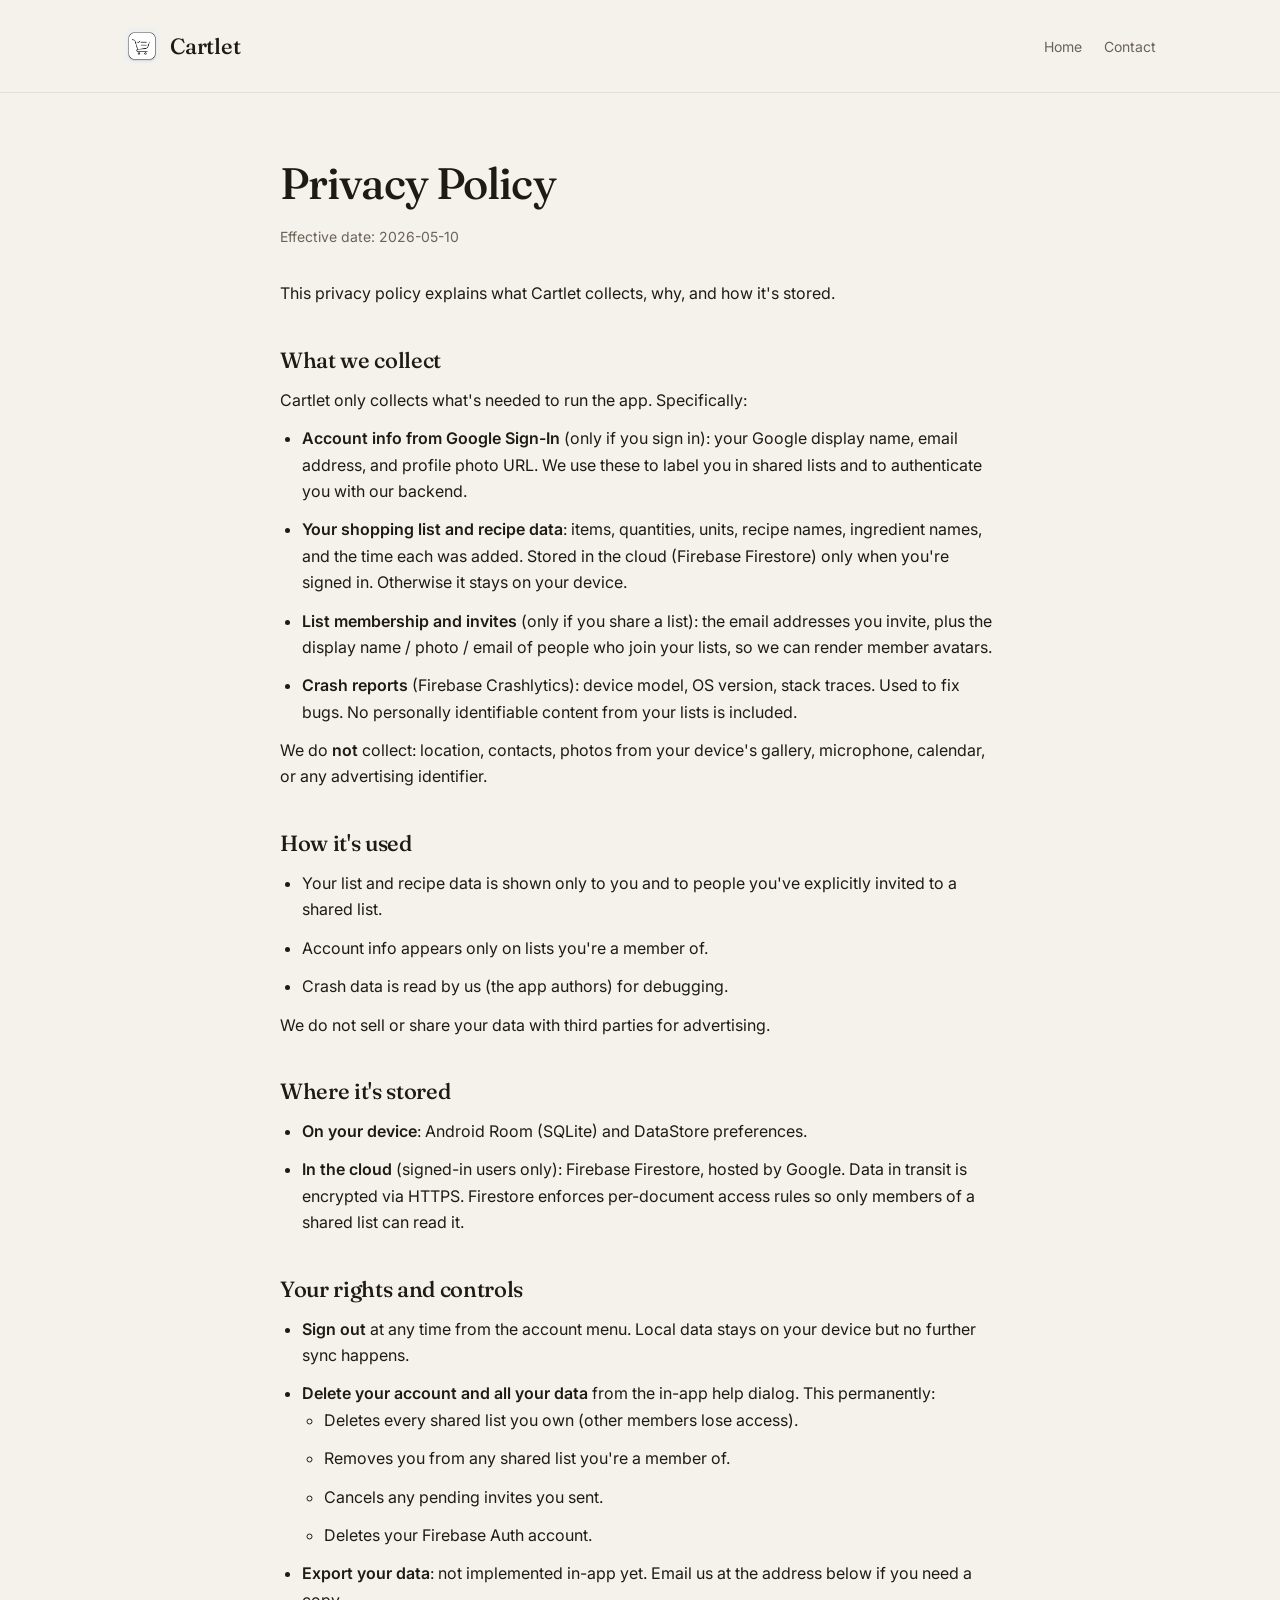
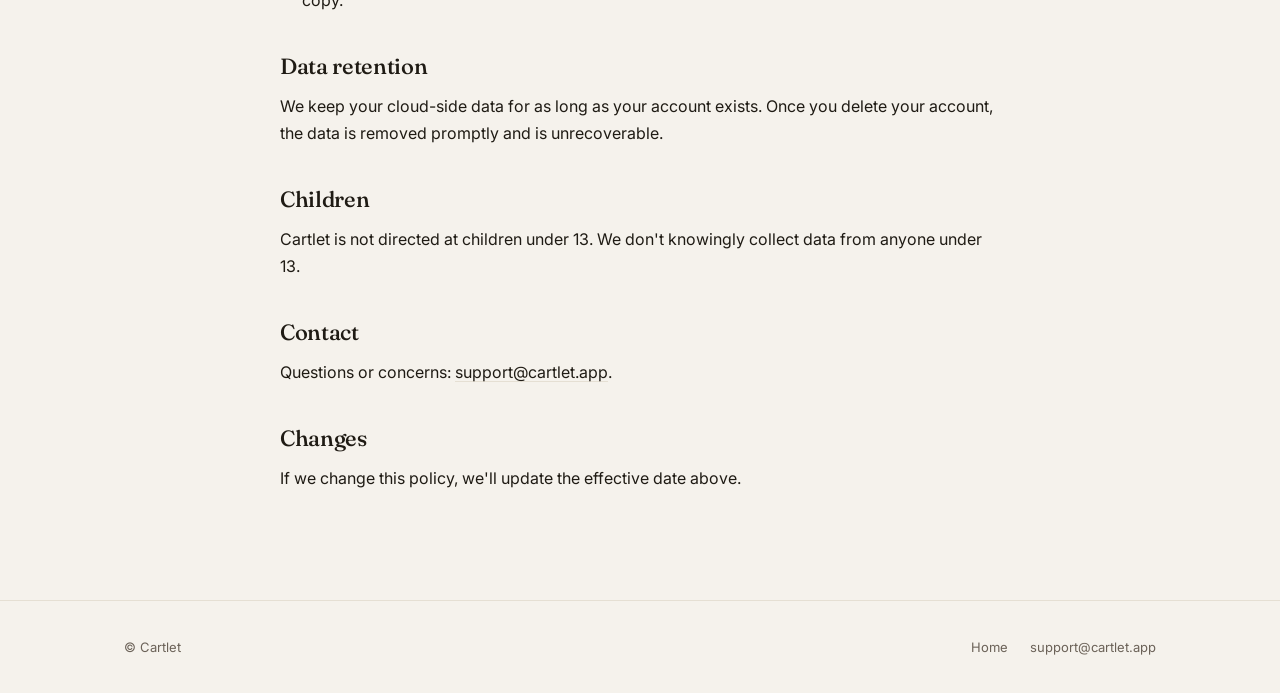
==== privacy/index.html @ a361eec6 "Initial commit: cartlet.app marketing site + privacy page Static HTML/CSS, no build step. Matches th" ====
<!doctype html>
<html lang="en">
<head>
  <meta charset="utf-8" />
  <meta name="viewport" content="width=device-width, initial-scale=1" />
  <title>Privacy — Cartlet</title>
  <meta name="description" content="What Cartlet collects, why, and how it's stored." />
  <link rel="icon" href="/icon.png" />
  <link rel="apple-touch-icon" href="/icon.png" />
  <link rel="preconnect" href="https://fonts.googleapis.com" />
  <link rel="preconnect" href="https://fonts.gstatic.com" crossorigin />
  <link href="https://fonts.googleapis.com/css2?family=Fraunces:wght@400;500;600&family=Inter:wght@400;500;600&display=swap" rel="stylesheet" />
  <link rel="stylesheet" href="/styles.css" />
</head>
<body>
  <header class="site">
    <div class="container row">
      <a class="brand" href="/">
        <img src="/icon.png" alt="" />
        Cartlet
      </a>
      <nav class="site">
        <a href="/">Home</a>
        <a href="mailto:support@cartlet.app">Contact</a>
      </nav>
    </div>
  </header>

  <main>
    <article class="privacy container">
      <h1>Privacy Policy</h1>
      <p class="effective">Effective date: 2026-05-10</p>

      <p>This privacy policy explains what Cartlet collects, why, and how it's stored.</p>

      <h2>What we collect</h2>
      <p>Cartlet only collects what's needed to run the app. Specifically:</p>
      <ul>
        <li><strong>Account info from Google Sign-In</strong> (only if you sign in): your Google display name, email address, and profile photo URL. We use these to label you in shared lists and to authenticate you with our backend.</li>
        <li><strong>Your shopping list and recipe data</strong>: items, quantities, units, recipe names, ingredient names, and the time each was added. Stored in the cloud (Firebase Firestore) only when you're signed in. Otherwise it stays on your device.</li>
        <li><strong>List membership and invites</strong> (only if you share a list): the email addresses you invite, plus the display name / photo / email of people who join your lists, so we can render member avatars.</li>
        <li><strong>Crash reports</strong> (Firebase Crashlytics): device model, OS version, stack traces. Used to fix bugs. No personally identifiable content from your lists is included.</li>
      </ul>
      <p>We do <strong>not</strong> collect: location, contacts, photos from your device's gallery, microphone, calendar, or any advertising identifier.</p>

      <h2>How it's used</h2>
      <ul>
        <li>Your list and recipe data is shown only to you and to people you've explicitly invited to a shared list.</li>
        <li>Account info appears only on lists you're a member of.</li>
        <li>Crash data is read by us (the app authors) for debugging.</li>
      </ul>
      <p>We do not sell or share your data with third parties for advertising.</p>

      <h2>Where it's stored</h2>
      <ul>
        <li><strong>On your device</strong>: Android Room (SQLite) and DataStore preferences.</li>
        <li><strong>In the cloud</strong> (signed-in users only): Firebase Firestore, hosted by Google. Data in transit is encrypted via HTTPS. Firestore enforces per-document access rules so only members of a shared list can read it.</li>
      </ul>

      <h2>Your rights and controls</h2>
      <ul>
        <li><strong>Sign out</strong> at any time from the account menu. Local data stays on your device but no further sync happens.</li>
        <li><strong>Delete your account and all your data</strong> from the in-app help dialog. This permanently:
          <ul>
            <li>Deletes every shared list you own (other members lose access).</li>
            <li>Removes you from any shared list you're a member of.</li>
            <li>Cancels any pending invites you sent.</li>
            <li>Deletes your Firebase Auth account.</li>
          </ul>
        </li>
        <li><strong>Export your data</strong>: not implemented in-app yet. Email us at the address below if you need a copy.</li>
      </ul>

      <h2>Data retention</h2>
      <p>We keep your cloud-side data for as long as your account exists. Once you delete your account, the data is removed promptly and is unrecoverable.</p>

      <h2>Children</h2>
      <p>Cartlet is not directed at children under 13. We don't knowingly collect data from anyone under 13.</p>

      <h2>Contact</h2>
      <p>Questions or concerns: <a href="mailto:support@cartlet.app">support@cartlet.app</a>.</p>

      <h2>Changes</h2>
      <p>If we change this policy, we'll update the effective date above.</p>
    </article>
  </main>

  <footer class="site">
    <div class="container row">
      <div>&copy; Cartlet</div>
      <div>
        <a href="/">Home</a>
        <a href="mailto:support@cartlet.app">support@cartlet.app</a>
      </div>
    </div>
  </footer>
</body>
</html>
---- styles.css ----
/* Cartlet site — monochrome, calm, matches the app's design language. */

:root {
  --bg:        #F5F2EC;   /* paper-warm */
  --paper:     #FFFFFF;
  --ink:       #1F1B14;
  --ink-2:     #6B6258;
  --rule:      #E5DFD3;
  --accent:    #C8553D;
  --max-w:     1080px;
}

* { box-sizing: border-box; margin: 0; padding: 0; }

html {
  font-family: 'Inter', -apple-system, BlinkMacSystemFont, 'Segoe UI', sans-serif;
  font-size: 16px;
  line-height: 1.55;
  color: var(--ink);
  background: var(--bg);
  -webkit-font-smoothing: antialiased;
  -moz-osx-font-smoothing: grayscale;
}

body {
  min-height: 100vh;
  display: flex;
  flex-direction: column;
}

main { flex: 1; }

a {
  color: inherit;
  text-decoration-color: var(--rule);
  text-underline-offset: 3px;
}
a:hover { text-decoration-color: var(--ink); }

h1, h2, h3 {
  font-family: 'Fraunces', Georgia, serif;
  font-weight: 500;
  letter-spacing: -0.02em;
  color: var(--ink);
}

p { color: var(--ink); }

.muted { color: var(--ink-2); }

.container {
  max-width: var(--max-w);
  margin: 0 auto;
  padding: 0 24px;
}

/* ─── Header ─────────────────────────────────────────────────── */

header.site {
  padding: 28px 0;
  border-bottom: 0.5px solid var(--rule);
}

header.site .row {
  display: flex;
  align-items: center;
  justify-content: space-between;
}

.brand {
  display: inline-flex;
  align-items: center;
  gap: 10px;
  font-family: 'Fraunces', serif;
  font-size: 22px;
  font-weight: 500;
  letter-spacing: -0.01em;
  text-decoration: none;
  color: var(--ink);
}

.brand img {
  width: 36px;
  height: 36px;
  border-radius: 9px;
  display: block;
}

nav.site a {
  margin-left: 18px;
  font-size: 14px;
  color: var(--ink-2);
  text-decoration: none;
}

nav.site a:hover { color: var(--ink); }

/* ─── Hero ───────────────────────────────────────────────────── */

.hero {
  padding: 64px 0 56px;
}

.hero h1 {
  font-size: clamp(36px, 6vw, 64px);
  line-height: 1.05;
  letter-spacing: -0.025em;
  max-width: 14ch;
}

.hero .lede {
  margin-top: 18px;
  font-size: 19px;
  color: var(--ink-2);
  max-width: 40ch;
}

.cta-row {
  margin-top: 28px;
  display: flex;
  gap: 12px;
  flex-wrap: wrap;
}

.cta {
  display: inline-block;
  padding: 12px 22px;
  border-radius: 999px;
  font-size: 15px;
  font-weight: 600;
  text-decoration: none;
}

.cta-primary {
  background: var(--ink);
  color: var(--bg);
}

.cta-primary:hover { background: #000; }

.cta-secondary {
  background: transparent;
  color: var(--ink);
  border: 0.5px solid var(--rule);
}

.cta-secondary:hover { border-color: var(--ink); }

.hero-grid {
  display: grid;
  grid-template-columns: 1.1fr 1fr;
  gap: 56px;
  align-items: center;
}

@media (max-width: 760px) {
  .hero-grid { grid-template-columns: 1fr; gap: 32px; }
  .hero { padding: 40px 0 32px; }
}

.shot-frame {
  background: var(--paper);
  border: 0.5px solid var(--rule);
  border-radius: 22px;
  padding: 12px;
  box-shadow: 0 12px 32px rgba(31, 27, 20, 0.06);
}

.shot-frame img {
  width: 100%;
  height: auto;
  border-radius: 14px;
  display: block;
}

/* ─── Features ───────────────────────────────────────────────── */

.features {
  padding: 64px 0;
  border-top: 0.5px solid var(--rule);
}

.features h2 {
  font-size: 32px;
  letter-spacing: -0.02em;
  margin-bottom: 8px;
}

.features .sub {
  color: var(--ink-2);
  font-size: 16px;
  margin-bottom: 36px;
  max-width: 50ch;
}

.feature-grid {
  display: grid;
  grid-template-columns: repeat(3, 1fr);
  gap: 28px;
}

@media (max-width: 760px) {
  .feature-grid { grid-template-columns: 1fr; gap: 22px; }
}

.feature {
  background: var(--paper);
  border: 0.5px solid var(--rule);
  border-radius: 18px;
  padding: 24px;
}

.feature h3 {
  font-size: 19px;
  margin-bottom: 8px;
  letter-spacing: -0.015em;
}

.feature p {
  color: var(--ink-2);
  font-size: 15px;
}

/* ─── Showcase ───────────────────────────────────────────────── */

.showcase {
  padding: 64px 0;
  border-top: 0.5px solid var(--rule);
}

.showcase h2 {
  font-size: 32px;
  margin-bottom: 8px;
}

.showcase .sub {
  color: var(--ink-2);
  margin-bottom: 36px;
  max-width: 50ch;
}

.showcase-row {
  display: grid;
  grid-template-columns: repeat(2, 1fr);
  gap: 32px;
  align-items: start;
}

@media (max-width: 760px) {
  .showcase-row { grid-template-columns: 1fr; gap: 28px; }
}

/* ─── Footer ─────────────────────────────────────────────────── */

footer.site {
  padding: 36px 0;
  border-top: 0.5px solid var(--rule);
  font-size: 13px;
  color: var(--ink-2);
}

footer.site .row {
  display: flex;
  justify-content: space-between;
  flex-wrap: wrap;
  gap: 12px;
}

footer.site a {
  color: var(--ink-2);
  margin-left: 18px;
  text-decoration: none;
}

footer.site a:hover { color: var(--ink); }

/* ─── Privacy page ──────────────────────────────────────────── */

article.privacy {
  padding: 56px 0 96px;
  max-width: 720px;
}

article.privacy h1 {
  font-size: clamp(32px, 5vw, 44px);
  margin-bottom: 8px;
}

article.privacy .effective {
  color: var(--ink-2);
  font-size: 14px;
  margin-bottom: 32px;
}

article.privacy h2 {
  font-size: 22px;
  margin-top: 36px;
  margin-bottom: 10px;
  letter-spacing: -0.015em;
}

article.privacy p,
article.privacy li {
  color: var(--ink);
  font-size: 16px;
  line-height: 1.65;
  margin-bottom: 12px;
}

article.privacy ul {
  padding-left: 22px;
}

article.privacy strong { font-weight: 600; }

article.privacy a {
  color: var(--ink);
  text-decoration: underline;
  text-decoration-color: var(--rule);
  text-underline-offset: 3px;
}

article.privacy a:hover { text-decoration-color: var(--ink); }
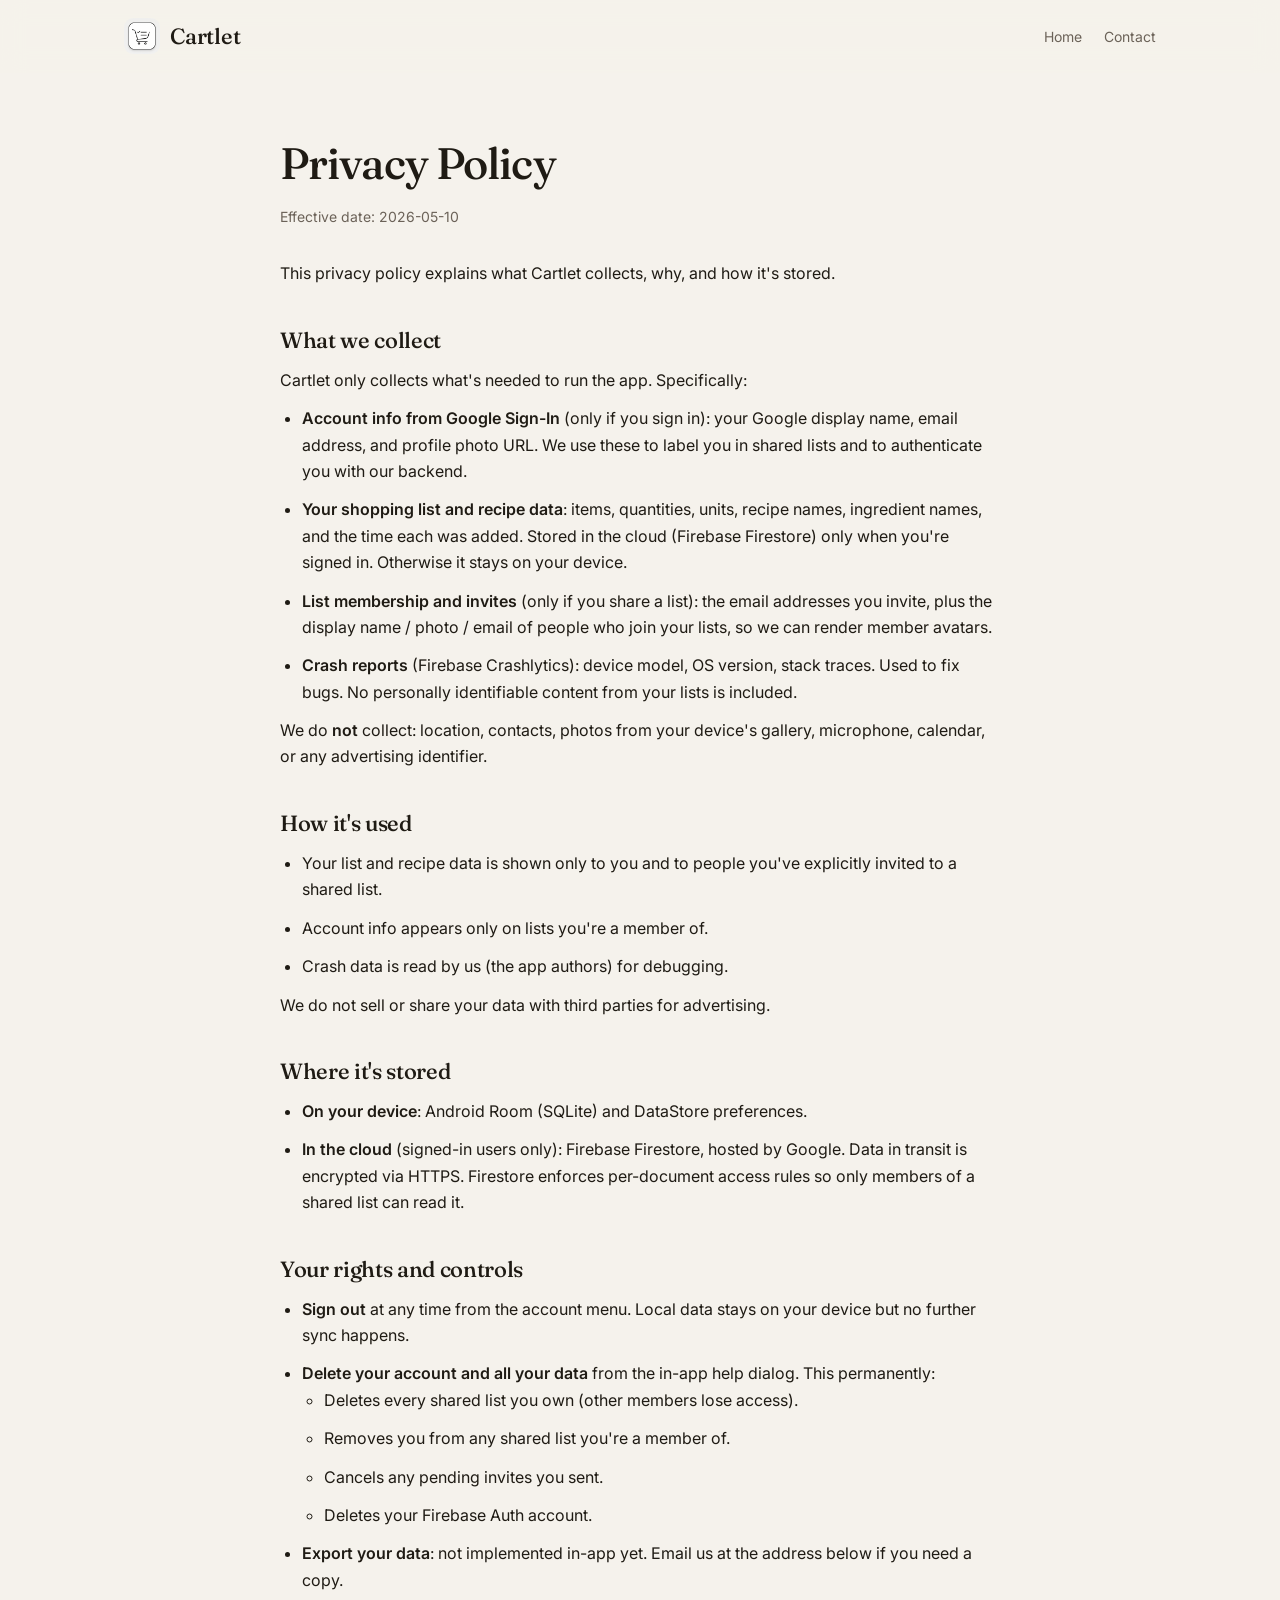
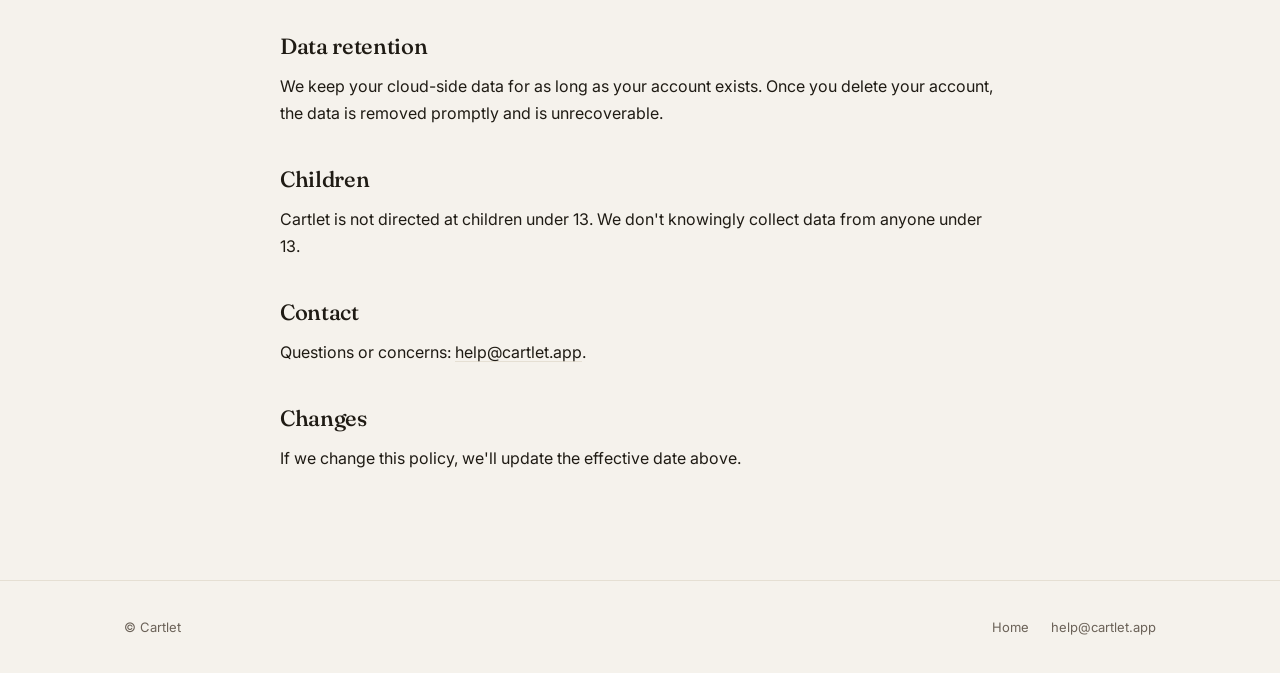
==== commit 0f2c554c: "Tighten hero, add scroll reveals, rename contact to help@cartlet.app - Constrain phone screenshots t" ====
--- a/privacy/index.html
+++ b/privacy/index.html
@@ -21,7 +21,7 @@
       </a>
       <nav class="site">
         <a href="/">Home</a>
-        <a href="mailto:support@cartlet.app">Contact</a>
+        <a href="mailto:help@cartlet.app">Contact</a>
       </nav>
     </div>
   </header>
@@ -78,7 +78,7 @@
       <p>Cartlet is not directed at children under 13. We don't knowingly collect data from anyone under 13.</p>
 
       <h2>Contact</h2>
-      <p>Questions or concerns: <a href="mailto:support@cartlet.app">support@cartlet.app</a>.</p>
+      <p>Questions or concerns: <a href="mailto:help@cartlet.app">help@cartlet.app</a>.</p>
 
       <h2>Changes</h2>
       <p>If we change this policy, we'll update the effective date above.</p>
@@ -90,7 +90,7 @@
       <div>&copy; Cartlet</div>
       <div>
         <a href="/">Home</a>
-        <a href="mailto:support@cartlet.app">support@cartlet.app</a>
+        <a href="mailto:help@cartlet.app">help@cartlet.app</a>
       </div>
     </div>
   </footer>
--- a/styles.css
+++ b/styles.css
@@ -20,6 +20,7 @@
   background: var(--bg);
   -webkit-font-smoothing: antialiased;
   -moz-osx-font-smoothing: grayscale;
+  scroll-behavior: smooth;
 }
 
 body {
@@ -57,8 +58,21 @@
 /* ─── Header ─────────────────────────────────────────────────── */
 
 header.site {
-  padding: 28px 0;
-  border-bottom: 0.5px solid var(--rule);
+  padding: 18px 0;
+  border-bottom: 0.5px solid transparent;
+  position: sticky;
+  top: 0;
+  z-index: 50;
+  background: color-mix(in srgb, var(--bg) 85%, transparent);
+  backdrop-filter: saturate(140%) blur(12px);
+  -webkit-backdrop-filter: saturate(140%) blur(12px);
+  transition: padding .25s ease, border-color .25s ease, background .25s ease;
+}
+
+header.site.scrolled {
+  padding: 12px 0;
+  border-bottom-color: var(--rule);
+  background: color-mix(in srgb, var(--bg) 92%, transparent);
 }
 
 header.site .row {
@@ -98,25 +112,25 @@
 /* ─── Hero ───────────────────────────────────────────────────── */
 
 .hero {
-  padding: 64px 0 56px;
+  padding: 36px 0 56px;
 }
 
 .hero h1 {
-  font-size: clamp(36px, 6vw, 64px);
+  font-size: clamp(34px, 5.4vw, 58px);
   line-height: 1.05;
   letter-spacing: -0.025em;
   max-width: 14ch;
 }
 
 .hero .lede {
-  margin-top: 18px;
-  font-size: 19px;
+  margin-top: 16px;
+  font-size: 18px;
   color: var(--ink-2);
   max-width: 40ch;
 }
 
 .cta-row {
-  margin-top: 28px;
+  margin-top: 24px;
   display: flex;
   gap: 12px;
   flex-wrap: wrap;
@@ -148,29 +162,42 @@
 
 .hero-grid {
   display: grid;
-  grid-template-columns: 1.1fr 1fr;
+  grid-template-columns: 1fr 320px;
   gap: 56px;
   align-items: center;
 }
 
 @media (max-width: 760px) {
-  .hero-grid { grid-template-columns: 1fr; gap: 32px; }
-  .hero { padding: 40px 0 32px; }
+  .hero-grid { grid-template-columns: 1fr; gap: 28px; }
+  .hero { padding: 24px 0 32px; }
+  .hero .shot-frame { margin: 0 auto; }
 }
 
 .shot-frame {
   background: var(--paper);
   border: 0.5px solid var(--rule);
-  border-radius: 22px;
-  padding: 12px;
-  box-shadow: 0 12px 32px rgba(31, 27, 20, 0.06);
+  border-radius: 28px;
+  padding: 8px;
+  box-shadow: 0 16px 40px rgba(31, 27, 20, 0.08);
+  width: 100%;
+  max-width: 280px;
+  margin-left: auto;
 }
 
 .shot-frame img {
   width: 100%;
   height: auto;
-  border-radius: 14px;
+  border-radius: 22px;
   display: block;
+}
+
+.hero .shot-frame {
+  transform: rotate(1.2deg);
+  transition: transform .6s cubic-bezier(.2,.8,.2,1);
+}
+
+.hero .shot-frame:hover {
+  transform: rotate(0deg) translateY(-2px);
 }
 
 /* ─── Features ───────────────────────────────────────────────── */
@@ -208,6 +235,13 @@
   border: 0.5px solid var(--rule);
   border-radius: 18px;
   padding: 24px;
+  transition: transform .35s ease, box-shadow .35s ease, border-color .35s ease;
+}
+
+.feature:hover {
+  transform: translateY(-3px);
+  border-color: color-mix(in srgb, var(--ink) 18%, var(--rule));
+  box-shadow: 0 12px 28px rgba(31, 27, 20, 0.06);
 }
 
 .feature h3 {
@@ -242,12 +276,24 @@
 .showcase-row {
   display: grid;
   grid-template-columns: repeat(2, 1fr);
-  gap: 32px;
+  gap: 48px;
   align-items: start;
-}
+  justify-items: center;
+}
+
+.showcase-row .shot-frame {
+  margin: 0;
+  max-width: 260px;
+}
+
+.showcase-row .shot-frame:nth-child(1) { transform: rotate(-1.5deg); }
+.showcase-row .shot-frame:nth-child(2) { transform: rotate(1.5deg); }
+.showcase-row .shot-frame { transition: transform .6s cubic-bezier(.2,.8,.2,1); }
+.showcase-row .shot-frame:hover { transform: rotate(0deg) translateY(-4px); }
 
 @media (max-width: 760px) {
   .showcase-row { grid-template-columns: 1fr; gap: 28px; }
+  .showcase-row .shot-frame:nth-child(n) { transform: none; }
 }
 
 /* ─── Footer ─────────────────────────────────────────────────── */
@@ -321,3 +367,30 @@
 }
 
 article.privacy a:hover { text-decoration-color: var(--ink); }
+
+/* ─── Scroll reveals ────────────────────────────────────────── */
+
+.reveal {
+  opacity: 0;
+  transform: translateY(24px);
+  transition: opacity .8s cubic-bezier(.2,.8,.2,1), transform .8s cubic-bezier(.2,.8,.2,1);
+  will-change: opacity, transform;
+}
+
+.reveal.in {
+  opacity: 1;
+  transform: none;
+}
+
+.feature-grid .reveal:nth-child(2) { transition-delay: .08s; }
+.feature-grid .reveal:nth-child(3) { transition-delay: .16s; }
+.feature-grid .reveal:nth-child(4) { transition-delay: .04s; }
+.feature-grid .reveal:nth-child(5) { transition-delay: .12s; }
+.feature-grid .reveal:nth-child(6) { transition-delay: .20s; }
+
+@media (prefers-reduced-motion: reduce) {
+  .reveal { opacity: 1; transform: none; transition: none; }
+  html { scroll-behavior: auto; }
+  .hero .shot-frame,
+  .showcase-row .shot-frame:nth-child(n) { transform: none; transition: none; }
+}
